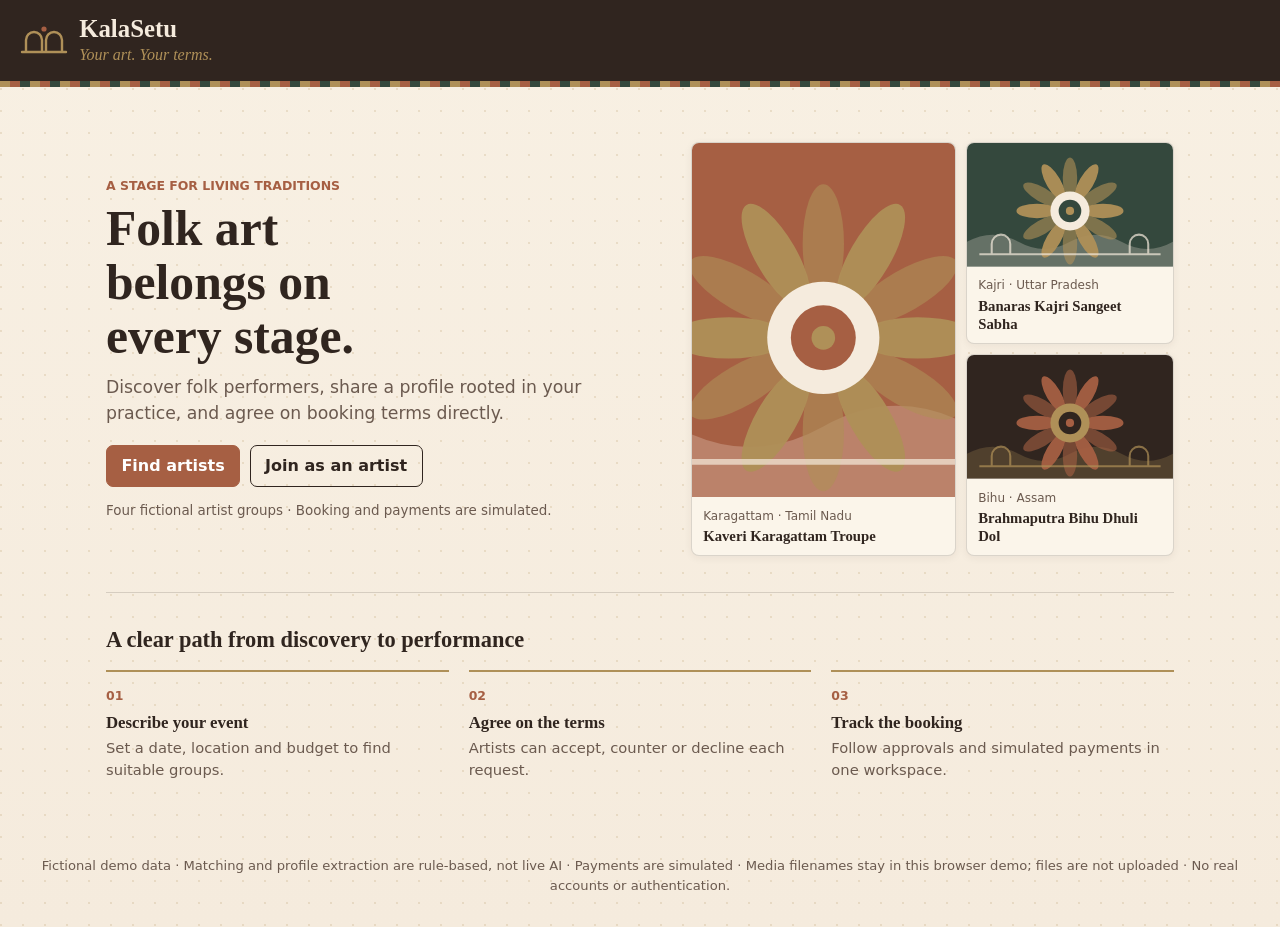
==== index.html @ f469c968 "added home page etc" ====
<!doctype html>
<html lang="en">
<head>
<meta charset="utf-8">
<meta name="viewport" content="width=device-width, initial-scale=1">
<title>KalaSetu — Your art. Your terms.</title>
<link rel="stylesheet" href="styles.css">
</head>
<body>
<header class="top">
  <div class="brand">
    <svg class="logo" viewBox="0 0 48 32" aria-hidden="true"><path d="M2 28h44M6 28V16a8 8 0 0 1 16 0v12M26 28V16a8 8 0 0 1 16 0v12" fill="none" stroke="#AF9058" stroke-width="2.4" stroke-linecap="round"/><circle cx="24" cy="5" r="2.6" fill="#A65F43"/></svg>
    <div><h1>KalaSetu</h1><p>Your art. Your terms.</p></div>
  </div>
  <nav id="nav" aria-label="Main"></nav>
  <div class="tools">
    <div class="role" role="group" aria-label="Switch demo role">
      <span class="role-label">Switch demo role <small>(demo only — not authentication)</small></span>
      <div id="roles"></div>
    </div>
    <button id="reset" class="btn ghost" type="button">Reset demo</button>
  </div>
</header>
<div class="stripe" aria-hidden="true"></div>
<main>
  <section id="banner" class="banner" aria-live="polite"></section>
  <div id="app"></div>
</main>
<footer>Fictional demo data · Matching and profile extraction are rule-based, not live AI · Payments are simulated · Media filenames stay in this browser demo; files are not uploaded · No real accounts or authentication.</footer>
<div id="toast" role="status" aria-live="polite"></div>
<script src="app.js"></script>
</body>
</html>
---- styles.css ----
:root{--ivory:#F5EBDD;--espresso:#30251F;--terra:#A65F43;--gold:#AF9058;--forest:#34483D;--card:#FBF5EA;--line:rgba(48,37,31,.16);--serif:"Iowan Old Style","Palatino Linotype",Palatino,Georgia,serif;--sans:system-ui,-apple-system,"Segoe UI",Roboto,sans-serif}
*{box-sizing:border-box}
[hidden]{display:none!important}
body{margin:0;color:var(--espresso);font:16px/1.5 var(--sans);background:radial-gradient(circle at 1px 1px,rgba(175,144,88,.2) 1px,transparent 0) 0 0/22px 22px,linear-gradient(180deg,#F8F0E3,var(--ivory))}
h1,h2,h3{font-family:var(--serif);margin:0;line-height:1.2}
h2{font-size:1.55rem;margin-bottom:.35rem}h3{font-size:1.05rem;margin-bottom:.35rem}
small,.muted{color:#6b5a4f}
.top{background:var(--espresso);color:var(--ivory);display:flex;flex-wrap:wrap;gap:.65rem 1.25rem;align-items:center;justify-content:space-between;padding:.85rem 1.25rem}
.brand{display:flex;align-items:center;gap:.7rem}.brand h1{font-size:1.55rem}.brand p{margin:0;color:var(--gold);font-style:italic;font-family:var(--serif)}
.logo{width:48px;height:32px}
.stripe{height:6px;background:repeating-linear-gradient(90deg,var(--gold) 0 10px,var(--terra) 10px 20px,var(--forest) 20px 30px)}
nav{display:flex;gap:.15rem .25rem;flex-wrap:wrap}
nav button{background:none;border:0;color:var(--ivory);padding:.45rem .65rem;border-radius:6px;cursor:pointer;font:inherit;transition:background-color .16s ease,color .16s ease}
nav button[aria-current=page]{background:var(--terra);font-weight:600}
nav button:hover{background:rgba(245,235,221,.14)}nav button[aria-current=page]:hover{background:var(--terra)}
.tools{display:flex;gap:1rem;align-items:center;flex-wrap:wrap}
.role{display:flex;flex-direction:column;gap:.2rem;font-size:.8rem}.role-label small{color:#cdbfae}
.role #roles{display:inline-flex;border:1px solid var(--gold);border-radius:999px;overflow:hidden;width:max-content}
.role #roles button{border:0;background:none;color:var(--ivory);padding:.3rem .75rem;min-height:34px;cursor:pointer;font:inherit;transition:background-color .16s ease,color .16s ease}
.role #roles button[aria-pressed=true]{background:var(--gold);color:var(--espresso);font-weight:700}
main{max-width:1100px;margin:0 auto;padding:1.25rem 1rem 2rem}
.banner{background:var(--forest);color:var(--ivory);border-radius:8px;padding:.75rem 1rem;margin-bottom:1.1rem;display:flex;gap:.6rem;align-items:flex-start}
.banner b{color:#E8D3A5;white-space:nowrap}
.access{max-width:760px;margin:2.5rem auto;padding:clamp(1.25rem,4vw,2.5rem);background:var(--card);border:1px solid var(--line);border-left:6px solid var(--terra);border-radius:8px;box-shadow:0 4px 16px rgba(48,37,31,.07)}
.access h2{font-size:2rem;margin:.25rem 0}.eyebrow{margin:0;color:var(--terra);font-size:.78rem;font-weight:700;text-transform:uppercase}
.mode-switch{margin:1rem 0}.mode-switch .btn[aria-pressed=true]{background:var(--forest);border-color:var(--forest);color:#fff}
.role-choices{display:grid;grid-template-columns:repeat(2,minmax(0,1fr));gap:.75rem;margin:1.25rem 0}
.role-choice{display:flex;flex-direction:column;gap:.35rem;text-align:left;padding:1rem;background:#fffdf8;border:1px solid var(--line);border-radius:8px;color:var(--espresso);font:inherit;cursor:pointer}
.role-choice[aria-pressed=true]{border:2px solid var(--terra);background:#f8eee3}.role-choice span{font-size:.88rem;color:#6b5a4f}
.match-grid{margin:.65rem 0 .9rem}.match-card{display:flex;flex-direction:column;gap:.3rem;padding:.8rem;transition:border-color .16s ease,box-shadow .16s ease,transform .16s ease}.match-card h3,.match-card p{margin:0}.match-card h3{font-size:1rem}.match-top{display:flex;align-items:center;justify-content:space-between;gap:.5rem}.match-reasons{display:flex;flex-wrap:wrap;gap:.25rem}.match-reasons .chip{font-size:.74rem;padding:.03rem .45rem}.match-card .stats{margin-top:.1rem}.match-card .btn{margin-top:.2rem}
.media-note{margin:0;font-size:.82rem}
.home{display:flex;flex-direction:column;gap:2rem;padding:.45rem 0 1rem}
.home-hero{display:grid;grid-template-columns:minmax(0,1.05fr) minmax(0,.95fr);align-items:center;gap:clamp(2rem,4vw,3.5rem);padding:1.75rem 0 2.25rem;border-bottom:1px solid var(--line)}
.home-copy{max-width:560px}
.home-title{max-width:12ch;margin:.4rem 0 .75rem;font-size:3.1rem;line-height:1.08}
.home-intro{max-width:52ch;margin:0 0 1.15rem;font-size:1.08rem;color:#6b5a4f}
.home-actions{gap:.65rem}
.home-note{margin:.85rem 0 0;font-size:.84rem}
.home-artwork{display:grid;grid-template-columns:1.12fr .88fr;grid-template-rows:repeat(2,minmax(0,1fr));gap:.65rem;min-height:370px}
.home-art{display:grid;grid-template-rows:minmax(0,1fr) auto;min-width:0;margin:0;overflow:hidden;background:var(--card);border:1px solid var(--line);border-radius:8px;box-shadow:0 2px 8px rgba(48,37,31,.06)}
.home-art-main{grid-row:1/3}
.home-art svg{display:block;width:100%;height:100%;min-height:0;object-fit:cover}
.home-art figcaption{display:flex;flex-direction:column;gap:.15rem;padding:.6rem .7rem}
.home-art figcaption span{color:#6b5a4f;font-size:.75rem}
.home-art figcaption b{font-family:var(--serif);font-size:.92rem;line-height:1.25}
.home-steps{padding:.1rem 0 .5rem}
.home-steps>h2{margin-bottom:1rem;font-size:1.4rem}
.home-step-grid{display:grid;grid-template-columns:repeat(3,minmax(0,1fr));gap:1.25rem}
.home-step-grid article{padding:.7rem 0 0;border-top:2px solid var(--gold)}
.home-step-number{color:var(--terra);font-size:.78rem;font-weight:700}
.home-step-grid h3{margin:.35rem 0 .25rem}
.home-step-grid p{margin:0;color:#6b5a4f;font-size:.92rem}
.grid{display:grid;grid-template-columns:repeat(auto-fit,minmax(255px,1fr));gap:.85rem}
.cols{display:grid;grid-template-columns:minmax(0,1fr) minmax(0,1fr);gap:1rem}
.card{background:var(--card);border:1px solid var(--line);border-radius:10px;padding:1rem;box-shadow:0 2px 8px rgba(48,37,31,.06)}
.card.art{padding:0;overflow:hidden;display:flex;flex-direction:column}.card.art .body{padding:1rem;display:flex;flex-direction:column;gap:.5rem;flex:1}
.card.art svg{display:block;width:100%;height:auto}
.chips{display:flex;flex-wrap:wrap;gap:.35rem}.chip{border:1px solid var(--line);border-radius:999px;padding:.05rem .6rem;font-size:.8rem;background:#fff8}
.tag{font-size:.72rem;text-transform:uppercase;color:var(--terra);font-weight:700}
.stats{display:flex;gap:1rem;flex-wrap:wrap;font-size:.9rem;margin-top:auto}.stats b{display:block;font-family:var(--serif);font-size:1.05rem}
.filters{display:flex;flex-wrap:wrap;gap:.75rem;align-items:end;margin:.75rem 0 1rem}
label{display:flex;flex-direction:column;gap:.25rem;font-size:.88rem;font-weight:600}
label small{font-weight:400}
input,select,textarea{font:inherit;padding:.5rem .6rem;border:1px solid #b9a998;border-radius:6px;background:#fffdf8;color:var(--espresso);min-width:0;transition:border-color .16s ease,box-shadow .16s ease}
textarea{min-height:130px;resize:vertical}
input:focus-visible,select:focus-visible,textarea:focus-visible,button:focus-visible,summary:focus-visible{outline:3px solid var(--gold);outline-offset:2px}
input[type=file]::file-selector-button{margin-right:.6rem;padding:.4rem .65rem;border:1px solid var(--line);border-radius:5px;background:#f2e7d6;color:var(--espresso);font:inherit;cursor:pointer}
.form{display:grid;grid-template-columns:repeat(auto-fit,minmax(200px,1fr));gap:.8rem}.form .wide{grid-column:1/-1}
.btn{font:inherit;font-weight:600;border-radius:7px;min-height:40px;padding:.5rem .9rem;border:1px solid var(--terra);background:var(--terra);color:#fff;cursor:pointer;transition:background-color .16s ease,border-color .16s ease,color .16s ease,box-shadow .16s ease,transform .16s ease}
.btn:hover:not(:disabled){filter:brightness(1.06);transform:translateY(-1px);box-shadow:0 2px 6px rgba(48,37,31,.12)}.btn:disabled{opacity:.55;cursor:not-allowed}
.btn.alt{background:var(--forest);border-color:var(--forest)}.btn.ghost{background:none;color:inherit;border-color:currentColor}
.top .btn.ghost{color:var(--ivory);border-color:var(--gold)}
.btn.danger{background:none;color:#8a2f1f;border-color:#8a2f1f}
.row{display:flex;gap:.6rem;flex-wrap:wrap;align-items:center}
.badge{display:inline-block;border-radius:999px;padding:.1rem .65rem;font-size:.78rem;font-weight:700;background:#e8dcc7}
.badge.confirmed{background:var(--forest);color:#fff}.badge.awaiting_artist,.badge.awaiting_organizer{background:#E8D3A5}.badge.declined{background:#e9c9c0;color:#6b1f12}
.flag{background:#fbe9d7;border:1px solid var(--terra);border-radius:8px;padding:.5rem .75rem;margin:.4rem 0;font-size:.9rem}
.ok{color:var(--forest);font-weight:600}.err{color:#9b2c1a;font-weight:600;margin:.4rem 0 0}
table{width:100%;border-collapse:collapse;font-size:.92rem}th,td{text-align:left;padding:.4rem .5rem;border-bottom:1px solid var(--line)}td.n,th.n{text-align:right;font-variant-numeric:tabular-nums}
tfoot td{font-weight:700}
ol.hist,ul.log{margin:.3rem 0;padding-left:1.1rem}ol.hist li,ul.log li{margin:.35rem 0}
.actions{border-top:1px dashed var(--line);margin-top:.75rem;padding-top:.75rem;display:flex;flex-direction:column;gap:.6rem}
details{border:1px solid var(--line);border-radius:8px;padding:.5rem .75rem;background:#fffaf0}summary{cursor:pointer;font-weight:600}
.empty{text-align:center;padding:2rem 1rem;border:2px dashed var(--gold);border-radius:10px;background:#fbf5ea99}
.list{display:flex;flex-direction:column;gap:.5rem}.list>button{text-align:left;background:var(--card);border:1px solid var(--line);border-radius:10px;padding:.6rem .8rem;cursor:pointer;font:inherit;color:inherit}
.list>button[aria-current=true]{border-color:var(--terra);box-shadow:0 0 0 2px var(--terra) inset}
.split{display:grid;grid-template-columns:260px minmax(0,1fr);gap:1.25rem}
footer{text-align:center;font-size:.82rem;color:#6b5a4f;padding:1.2rem 1rem 2rem}
#toast{position:fixed;left:50%;bottom:1.2rem;transform:translate(-50%,20px);background:var(--espresso);color:var(--ivory);padding:.7rem 1.1rem;border-radius:10px;opacity:0;pointer-events:none;transition:.25s;max-width:92vw;z-index:9}
#toast.show{opacity:1;transform:translate(-50%,0)}#toast.bad{background:#8a2f1f}
@media(max-width:820px){.cols,.split{grid-template-columns:1fr}.top{padding:.75rem 1rem}.home-hero{grid-template-columns:1fr;gap:1.4rem}.home-copy{max-width:680px}.home-artwork{max-width:680px;width:100%;min-height:330px}.home-step-grid{gap:1rem}}
@media(max-width:560px){
	.top{display:grid;grid-template-columns:minmax(0,1fr);gap:.5rem;padding:.7rem .8rem}
	.brand{gap:.55rem}.brand h1{font-size:1.4rem}.brand p{font-size:.9rem}.logo{width:42px;height:28px}
	nav{gap:.1rem .2rem}
	nav button{min-height:36px;padding:.3rem .48rem;font-size:.82rem}
	.tools{width:100%;justify-content:space-between;gap:.45rem}
	.role{flex-direction:row;align-items:center;gap:.45rem;font-size:.72rem}
	.role-label{white-space:nowrap}.role-label small{display:none}
	.role #roles button{min-height:32px;padding:.22rem .5rem;font-size:.76rem}
	.top .btn.ghost{min-height:34px;padding:.3rem .55rem;font-size:.78rem}
	main{padding:.9rem .8rem 1.5rem}
	.banner{gap:.45rem;padding:.65rem .75rem;margin-bottom:.9rem;font-size:.92rem}
	.role-choices{grid-template-columns:1fr}.access{margin:1rem auto;padding:1.25rem}
	.access h2{font-size:1.7rem}.match-grid{grid-template-columns:1fr;gap:.6rem}
	.home{gap:1.35rem;padding:.15rem 0 .7rem}.home-hero{gap:1.1rem;padding:1rem 0 1.4rem}.home-title{max-width:18ch;font-size:2rem;line-height:1.1}.home-intro{font-size:1rem;margin-bottom:.9rem}.home-note{margin-top:.65rem}.home-artwork{height:250px;min-height:0;gap:.45rem}.home-art{min-height:0}.home-art figcaption{padding:.5rem}.home-art figcaption b{font-size:.82rem}.home-steps>h2{font-size:1.25rem}.home-step-grid{grid-template-columns:1fr;gap:.7rem}
	.card{padding:.85rem}.card.art{padding:0}
	.form{grid-template-columns:minmax(0,1fr);gap:.65rem}
	.form .wide{grid-column:auto}
	table{font-size:.84rem}th,td{padding:.35rem .3rem;overflow-wrap:anywhere}
}
@media(prefers-reduced-motion:reduce){*{transition:none!important}}
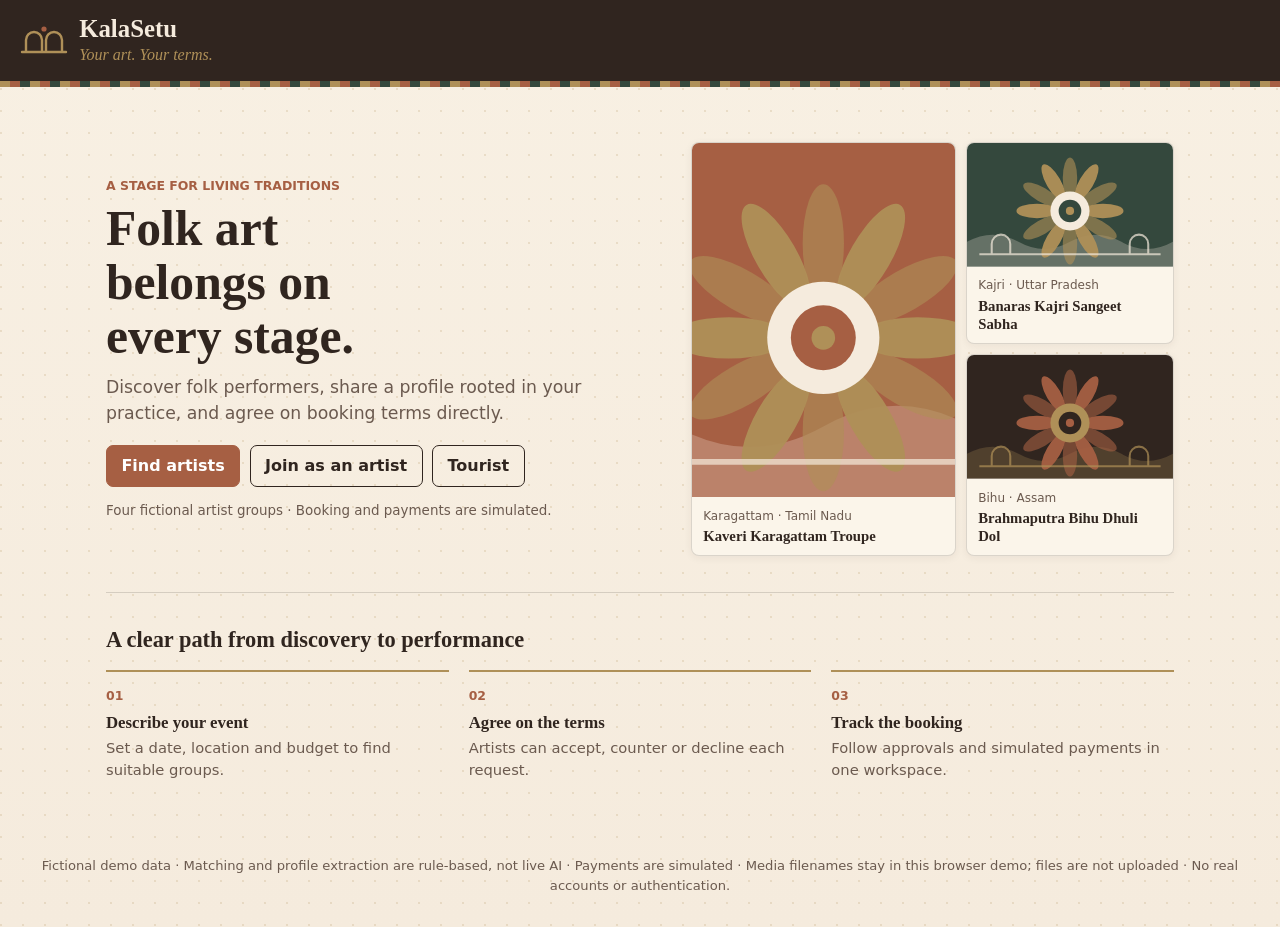
==== commit 8331241e: "Updated KalaSetu with latest prototype" ====
--- a/index.html
+++ b/index.html
@@ -14,6 +14,7 @@
   </div>
   <nav id="nav" aria-label="Main"></nav>
   <div class="tools">
+    <button id="back" class="btn ghost" type="button" aria-label="Go to previous page" hidden>Back</button>
     <div class="role" role="group" aria-label="Switch demo role">
       <span class="role-label">Switch demo role <small>(demo only — not authentication)</small></span>
       <div id="roles"></div>
--- a/styles.css
+++ b/styles.css
@@ -28,6 +28,32 @@
 .role-choice{display:flex;flex-direction:column;gap:.35rem;text-align:left;padding:1rem;background:#fffdf8;border:1px solid var(--line);border-radius:8px;color:var(--espresso);font:inherit;cursor:pointer}
 .role-choice[aria-pressed=true]{border:2px solid var(--terra);background:#f8eee3}.role-choice span{font-size:.88rem;color:#6b5a4f}
 .match-grid{margin:.65rem 0 .9rem}.match-card{display:flex;flex-direction:column;gap:.3rem;padding:.8rem;transition:border-color .16s ease,box-shadow .16s ease,transform .16s ease}.match-card h3,.match-card p{margin:0}.match-card h3{font-size:1rem}.match-top{display:flex;align-items:center;justify-content:space-between;gap:.5rem}.match-reasons{display:flex;flex-wrap:wrap;gap:.25rem}.match-reasons .chip{font-size:.74rem;padding:.03rem .45rem}.match-card .stats{margin-top:.1rem}.match-card .btn{margin-top:.2rem}
+.directory-heading{display:flex;align-items:flex-start;justify-content:space-between;gap:1rem;margin-bottom:.65rem}
+.directory-heading p{margin:.25rem 0 0}
+.directory-wishlist{align-self:center;color:var(--terra);font-weight:700;text-decoration:none;border-bottom:1px solid currentColor;padding:.25rem 0;white-space:nowrap}
+.directory-wishlist:hover{color:var(--forest)}
+.artist-card-heading{display:flex;align-items:center;justify-content:space-between;gap:.5rem}
+.wishlist-toggle{display:inline-grid;place-items:center;flex:0 0 40px;width:40px;height:40px;border:1px solid var(--line);border-radius:50%;background:#fffdf8;color:var(--terra);font:inherit;font-size:1.3rem;line-height:1;cursor:pointer;transition:background-color .16s ease,border-color .16s ease,transform .16s ease}
+.wishlist-toggle:hover,.wishlist-toggle[aria-pressed=true]{background:#f8eee3;border-color:var(--terra)}
+.wishlist-toggle:hover{transform:scale(1.05)}
+.custom-note{padding:.55rem .7rem;border-left:3px solid var(--gold);border-radius:4px;background:#fffaf0;font-size:.92rem}
+.request-notes textarea{min-height:84px}
+.event-photo{display:grid;grid-template-columns:minmax(0,320px) minmax(0,1fr);align-items:center;gap:.85rem;margin:.75rem 0 1rem;padding:.65rem;border:1px solid var(--line);border-radius:8px;background:#fffaf0}
+.event-photo img{display:block;width:100%;aspect-ratio:16/9;object-fit:cover;border-radius:6px;background:var(--ivory)}
+.event-photo figcaption{display:flex;flex-direction:column;gap:.3rem;color:#6b5a4f;font-size:.9rem}
+.event-photo figcaption b{color:var(--espresso);font-family:var(--serif);font-size:1rem}
+.event-photo-summary{grid-template-columns:minmax(0,220px) minmax(0,1fr);margin:.55rem 0}
+.tourist-page>label{max-width:560px;margin:.75rem 0 1.25rem}
+.tourist-section{margin:1.5rem 0}
+.tourist-section-heading{display:flex;align-items:baseline;justify-content:space-between;gap:1rem;margin-bottom:.65rem}
+.tourist-section-heading h3{margin:0;font:600 1.2rem/1.2 var(--serif)}
+.tourist-section-heading .result-count{margin:0;font-size:.84rem}
+.tourist-grid{align-items:stretch}
+.tourist-event{padding:0;overflow:hidden}
+.tourist-event>img{display:block;width:100%;aspect-ratio:16/9;object-fit:cover;background:var(--ivory)}
+.tourist-event-body{display:flex;flex-direction:column;align-items:flex-start;gap:.35rem;padding:1rem;height:100%}
+.tourist-event-body h3,.tourist-event-body p{margin:0}
+.tourist-event-body .btn{margin-top:auto}
 .media-note{margin:0;font-size:.82rem}
 .home{display:flex;flex-direction:column;gap:2rem;padding:.45rem 0 1rem}
 .home-hero{display:grid;grid-template-columns:minmax(0,1.05fr) minmax(0,.95fr);align-items:center;gap:clamp(2rem,4vw,3.5rem);padding:1.75rem 0 2.25rem;border-bottom:1px solid var(--line)}
@@ -52,7 +78,10 @@
 .home-step-grid p{margin:0;color:#6b5a4f;font-size:.92rem}
 .grid{display:grid;grid-template-columns:repeat(auto-fit,minmax(255px,1fr));gap:.85rem}
 .cols{display:grid;grid-template-columns:minmax(0,1fr) minmax(0,1fr);gap:1rem}
-.card{background:var(--card);border:1px solid var(--line);border-radius:10px;padding:1rem;box-shadow:0 2px 8px rgba(48,37,31,.06)}
+.card{background:var(--card);border:1px solid var(--line);border-radius:10px;padding:1rem;box-shadow:0 2px 8px rgba(48,37,31,.06);transition:border-color .16s ease,box-shadow .16s ease,transform .16s ease}
+.card.art:hover,.match-card:hover{border-color:rgba(166,95,67,.45);box-shadow:0 6px 16px rgba(48,37,31,.1);transform:translateY(-2px)}
+.card.art svg{transition:transform .28s ease}
+.card.art:hover svg{transform:scale(1.025)}
 .card.art{padding:0;overflow:hidden;display:flex;flex-direction:column}.card.art .body{padding:1rem;display:flex;flex-direction:column;gap:.5rem;flex:1}
 .card.art svg{display:block;width:100%;height:auto}
 .chips{display:flex;flex-wrap:wrap;gap:.35rem}.chip{border:1px solid var(--line);border-radius:999px;padding:.05rem .6rem;font-size:.8rem;background:#fff8}
@@ -68,6 +97,7 @@
 .form{display:grid;grid-template-columns:repeat(auto-fit,minmax(200px,1fr));gap:.8rem}.form .wide{grid-column:1/-1}
 .btn{font:inherit;font-weight:600;border-radius:7px;min-height:40px;padding:.5rem .9rem;border:1px solid var(--terra);background:var(--terra);color:#fff;cursor:pointer;transition:background-color .16s ease,border-color .16s ease,color .16s ease,box-shadow .16s ease,transform .16s ease}
 .btn:hover:not(:disabled){filter:brightness(1.06);transform:translateY(-1px);box-shadow:0 2px 6px rgba(48,37,31,.12)}.btn:disabled{opacity:.55;cursor:not-allowed}
+.btn:active:not(:disabled){transform:translateY(0)}
 .btn.alt{background:var(--forest);border-color:var(--forest)}.btn.ghost{background:none;color:inherit;border-color:currentColor}
 .top .btn.ghost{color:var(--ivory);border-color:var(--gold)}
 .btn.danger{background:none;color:#8a2f1f;border-color:#8a2f1f}
@@ -88,12 +118,14 @@
 footer{text-align:center;font-size:.82rem;color:#6b5a4f;padding:1.2rem 1rem 2rem}
 #toast{position:fixed;left:50%;bottom:1.2rem;transform:translate(-50%,20px);background:var(--espresso);color:var(--ivory);padding:.7rem 1.1rem;border-radius:10px;opacity:0;pointer-events:none;transition:.25s;max-width:92vw;z-index:9}
 #toast.show{opacity:1;transform:translate(-50%,0)}#toast.bad{background:#8a2f1f}
+#app>section{animation:view-enter .2s ease-out both}
+@keyframes view-enter{from{opacity:0;transform:translateY(5px)}to{opacity:1;transform:translateY(0)}}
 @media(max-width:820px){.cols,.split{grid-template-columns:1fr}.top{padding:.75rem 1rem}.home-hero{grid-template-columns:1fr;gap:1.4rem}.home-copy{max-width:680px}.home-artwork{max-width:680px;width:100%;min-height:330px}.home-step-grid{gap:1rem}}
 @media(max-width:560px){
 	.top{display:grid;grid-template-columns:minmax(0,1fr);gap:.5rem;padding:.7rem .8rem}
 	.brand{gap:.55rem}.brand h1{font-size:1.4rem}.brand p{font-size:.9rem}.logo{width:42px;height:28px}
-	nav{gap:.1rem .2rem}
-	nav button{min-height:36px;padding:.3rem .48rem;font-size:.82rem}
+	nav{gap:.1rem .2rem;flex-wrap:nowrap;overflow-x:auto;overscroll-behavior-x:contain;scrollbar-width:thin;-webkit-overflow-scrolling:touch}
+	nav button{flex:0 0 auto;min-height:36px;padding:.3rem .48rem;font-size:.82rem;white-space:nowrap}
 	.tools{width:100%;justify-content:space-between;gap:.45rem}
 	.role{flex-direction:row;align-items:center;gap:.45rem;font-size:.72rem}
 	.role-label{white-space:nowrap}.role-label small{display:none}
@@ -103,10 +135,13 @@
 	.banner{gap:.45rem;padding:.65rem .75rem;margin-bottom:.9rem;font-size:.92rem}
 	.role-choices{grid-template-columns:1fr}.access{margin:1rem auto;padding:1.25rem}
 	.access h2{font-size:1.7rem}.match-grid{grid-template-columns:1fr;gap:.6rem}
+	.directory-heading{align-items:center;gap:.6rem}.directory-heading h2{font-size:1.35rem}.directory-wishlist{font-size:.88rem}
+	.tourist-section{margin:1.1rem 0}.tourist-section-heading{align-items:flex-start}.tourist-event-body{padding:.8rem}
+	.event-photo,.event-photo-summary{grid-template-columns:minmax(0,1fr);gap:.5rem}.event-photo img{max-height:210px}
 	.home{gap:1.35rem;padding:.15rem 0 .7rem}.home-hero{gap:1.1rem;padding:1rem 0 1.4rem}.home-title{max-width:18ch;font-size:2rem;line-height:1.1}.home-intro{font-size:1rem;margin-bottom:.9rem}.home-note{margin-top:.65rem}.home-artwork{height:250px;min-height:0;gap:.45rem}.home-art{min-height:0}.home-art figcaption{padding:.5rem}.home-art figcaption b{font-size:.82rem}.home-steps>h2{font-size:1.25rem}.home-step-grid{grid-template-columns:1fr;gap:.7rem}
 	.card{padding:.85rem}.card.art{padding:0}
 	.form{grid-template-columns:minmax(0,1fr);gap:.65rem}
 	.form .wide{grid-column:auto}
 	table{font-size:.84rem}th,td{padding:.35rem .3rem;overflow-wrap:anywhere}
 }
-@media(prefers-reduced-motion:reduce){*{transition:none!important}}
+@media(prefers-reduced-motion:reduce){*{transition:none!important;animation:none!important;scroll-behavior:auto!important}}
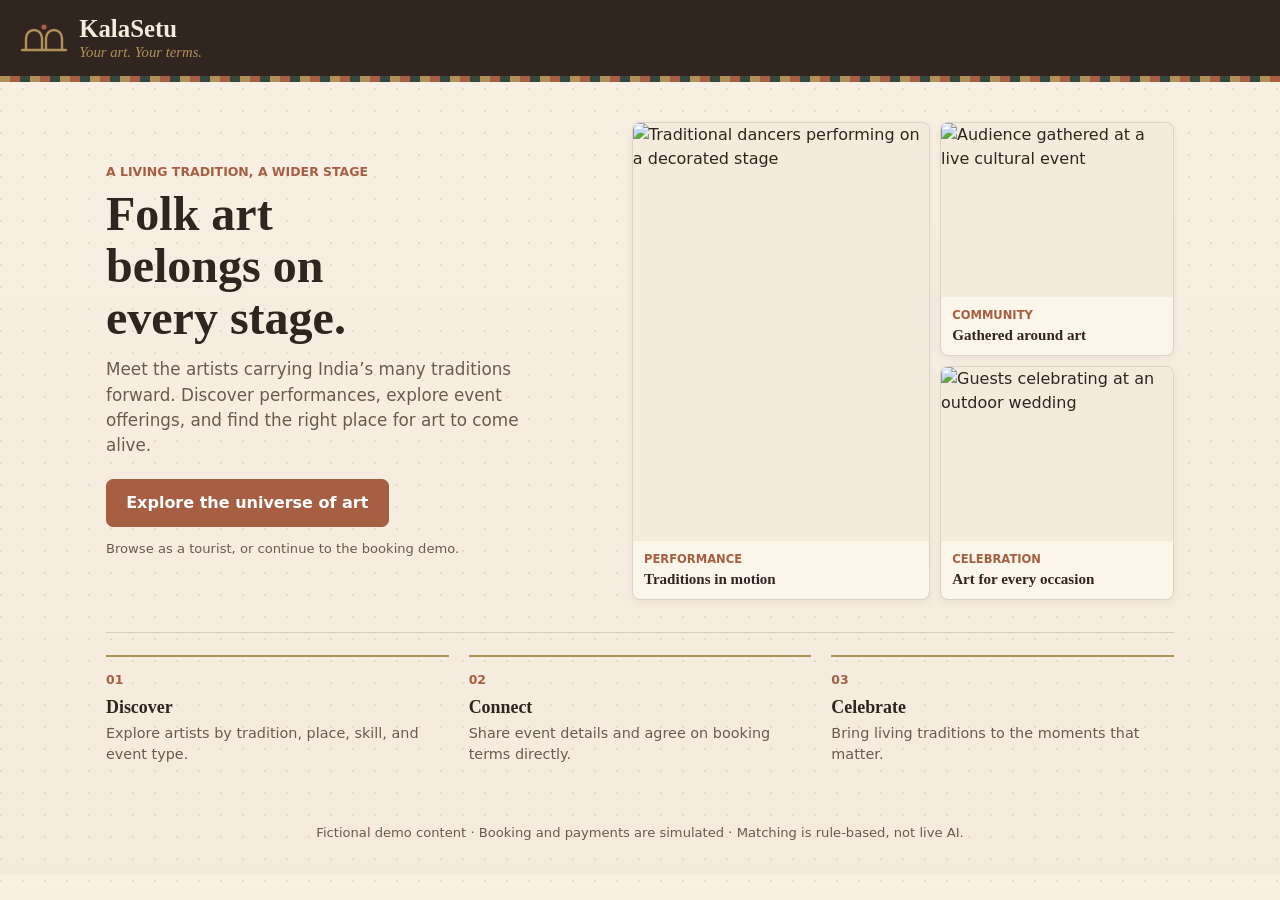
==== commit 90a115a6: "update" ====
--- a/index.html
+++ b/index.html
@@ -3,6 +3,10 @@
 <head>
 <meta charset="utf-8">
 <meta name="viewport" content="width=device-width, initial-scale=1">
+<script>
+  const appRoute = new URLSearchParams(window.location.search);
+  if (!appRoute.has('view') && !appRoute.has('demo')) window.location.replace('welcome.html');
+</script>
 <title>KalaSetu — Your art. Your terms.</title>
 <link rel="stylesheet" href="styles.css">
 </head>
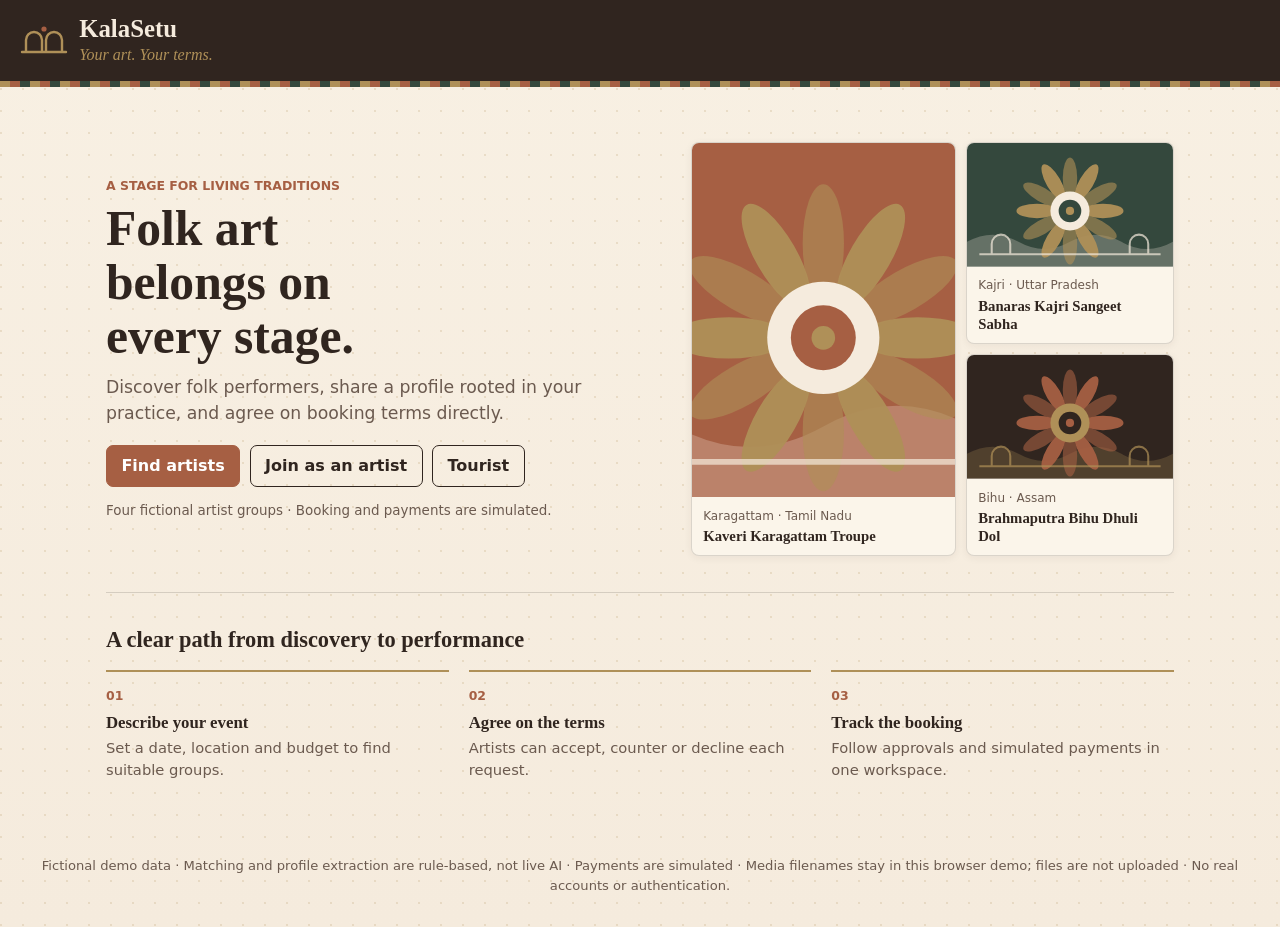
==== commit 7d64fa4d: "switch removed" ====
--- a/index.html
+++ b/index.html
@@ -3,10 +3,6 @@
 <head>
 <meta charset="utf-8">
 <meta name="viewport" content="width=device-width, initial-scale=1">
-<script>
-  const appRoute = new URLSearchParams(window.location.search);
-  if (!appRoute.has('view') && !appRoute.has('demo')) window.location.replace('welcome.html');
-</script>
 <title>KalaSetu — Your art. Your terms.</title>
 <link rel="stylesheet" href="styles.css">
 </head>
@@ -19,10 +15,6 @@
   <nav id="nav" aria-label="Main"></nav>
   <div class="tools">
     <button id="back" class="btn ghost" type="button" aria-label="Go to previous page" hidden>Back</button>
-    <div class="role" role="group" aria-label="Switch demo role">
-      <span class="role-label">Switch demo role <small>(demo only — not authentication)</small></span>
-      <div id="roles"></div>
-    </div>
     <button id="reset" class="btn ghost" type="button">Reset demo</button>
   </div>
 </header>
@@ -36,3 +28,4 @@
 <script src="app.js"></script>
 </body>
 </html>
+
--- a/styles.css
+++ b/styles.css
@@ -14,10 +14,6 @@
 nav button[aria-current=page]{background:var(--terra);font-weight:600}
 nav button:hover{background:rgba(245,235,221,.14)}nav button[aria-current=page]:hover{background:var(--terra)}
 .tools{display:flex;gap:1rem;align-items:center;flex-wrap:wrap}
-.role{display:flex;flex-direction:column;gap:.2rem;font-size:.8rem}.role-label small{color:#cdbfae}
-.role #roles{display:inline-flex;border:1px solid var(--gold);border-radius:999px;overflow:hidden;width:max-content}
-.role #roles button{border:0;background:none;color:var(--ivory);padding:.3rem .75rem;min-height:34px;cursor:pointer;font:inherit;transition:background-color .16s ease,color .16s ease}
-.role #roles button[aria-pressed=true]{background:var(--gold);color:var(--espresso);font-weight:700}
 main{max-width:1100px;margin:0 auto;padding:1.25rem 1rem 2rem}
 .banner{background:var(--forest);color:var(--ivory);border-radius:8px;padding:.75rem 1rem;margin-bottom:1.1rem;display:flex;gap:.6rem;align-items:flex-start}
 .banner b{color:#E8D3A5;white-space:nowrap}
@@ -127,9 +123,6 @@
 	nav{gap:.1rem .2rem;flex-wrap:nowrap;overflow-x:auto;overscroll-behavior-x:contain;scrollbar-width:thin;-webkit-overflow-scrolling:touch}
 	nav button{flex:0 0 auto;min-height:36px;padding:.3rem .48rem;font-size:.82rem;white-space:nowrap}
 	.tools{width:100%;justify-content:space-between;gap:.45rem}
-	.role{flex-direction:row;align-items:center;gap:.45rem;font-size:.72rem}
-	.role-label{white-space:nowrap}.role-label small{display:none}
-	.role #roles button{min-height:32px;padding:.22rem .5rem;font-size:.76rem}
 	.top .btn.ghost{min-height:34px;padding:.3rem .55rem;font-size:.78rem}
 	main{padding:.9rem .8rem 1.5rem}
 	.banner{gap:.45rem;padding:.65rem .75rem;margin-bottom:.9rem;font-size:.92rem}
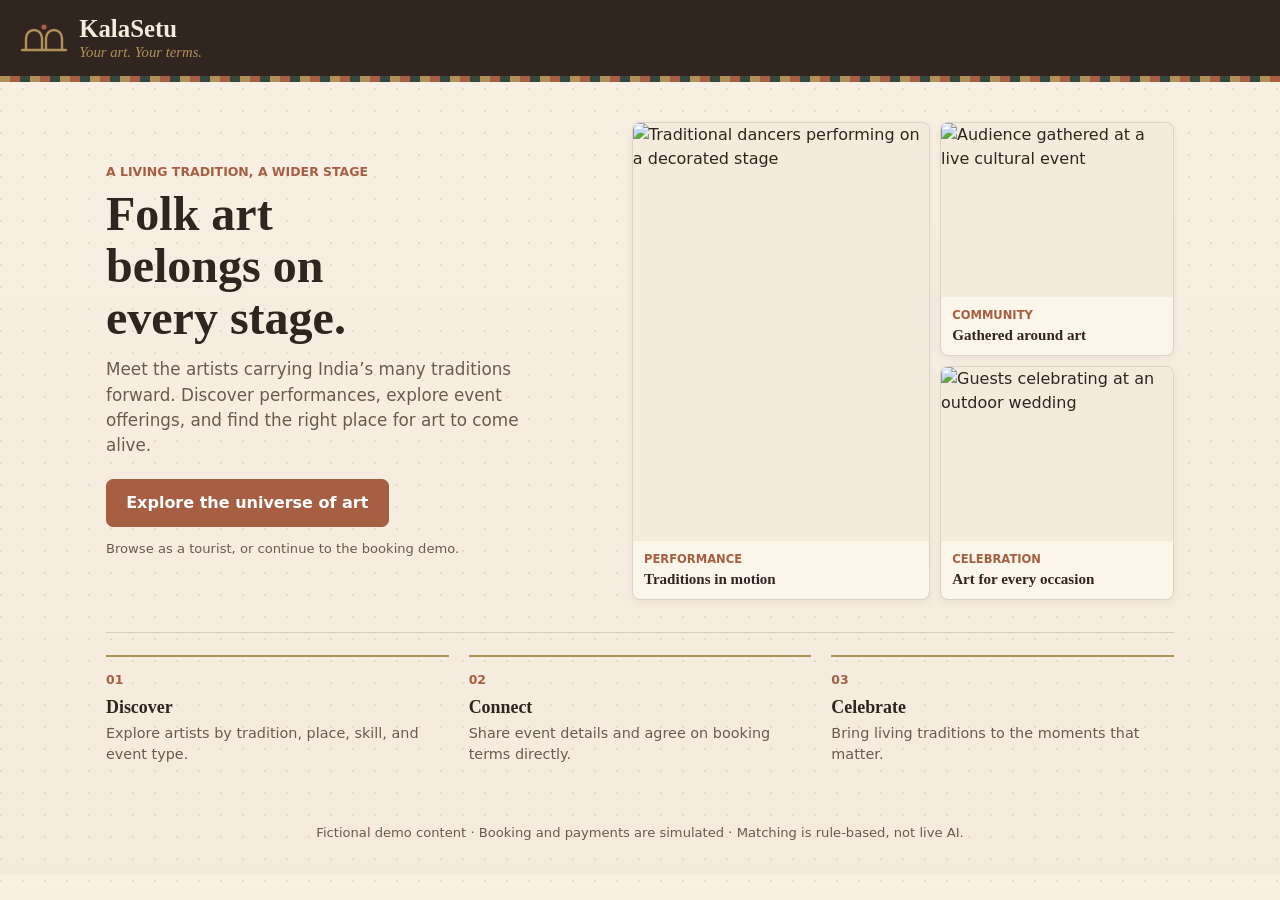
==== commit a1f01cff: "Complete merge" ====
--- a/index.html
+++ b/index.html
@@ -3,6 +3,10 @@
 <head>
 <meta charset="utf-8">
 <meta name="viewport" content="width=device-width, initial-scale=1">
+<script>
+  const appRoute = new URLSearchParams(window.location.search);
+  if (!appRoute.has('view') && !appRoute.has('demo')) window.location.replace('welcome.html');
+</script>
 <title>KalaSetu — Your art. Your terms.</title>
 <link rel="stylesheet" href="styles.css">
 </head>
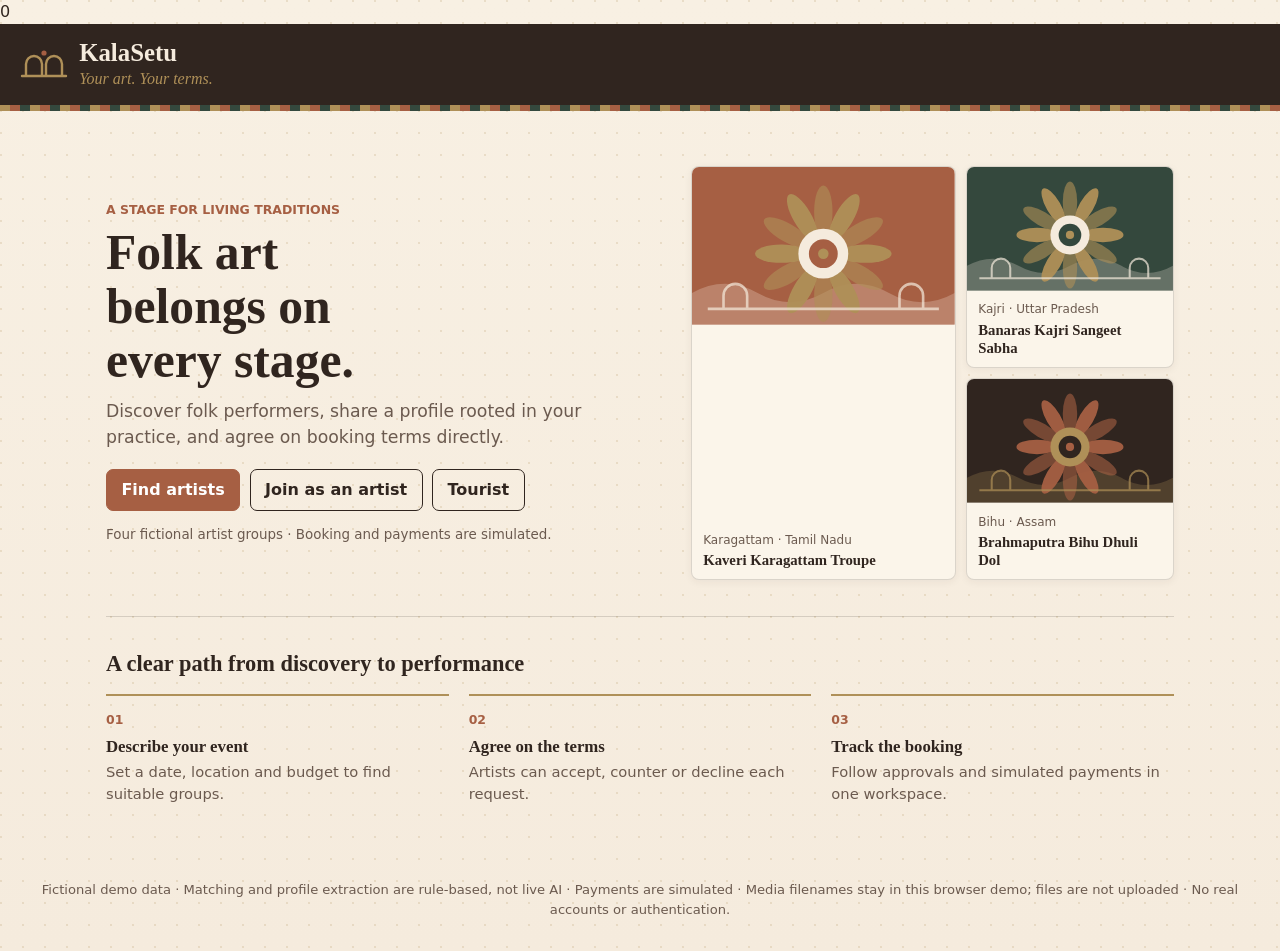
==== commit 43683e9a: "update projecst" ====
--- a/index.html
+++ b/index.html
@@ -4,11 +4,11 @@
 <meta charset="utf-8">
 <meta name="viewport" content="width=device-width, initial-scale=1">
 <script>
-  const appRoute = new URLSearchParams(window.location.search);
+  const appRoute = new URLSearchParams(windgit ow.location.search);
   if (!appRoute.has('view') && !appRoute.has('demo')) window.location.replace('welcome.html');
 </script>
 <title>KalaSetu — Your art. Your terms.</title>
-<link rel="stylesheet" href="styles.css">
+<link rel="stylesheet" href="styles.css">0
 </head>
 <body>
 <header class="top">
--- a/styles.css
+++ b/styles.css
@@ -46,10 +46,41 @@
 .tourist-section-heading .result-count{margin:0;font-size:.84rem}
 .tourist-grid{align-items:stretch}
 .tourist-event{padding:0;overflow:hidden}
+.tourist-event[role=link]{cursor:pointer;transition:border-color .16s ease,box-shadow .16s ease,transform .16s ease}
+.tourist-event[role=link]:hover,.tourist-event[role=link]:focus-visible{border-color:var(--terra);box-shadow:0 6px 16px rgba(48,37,31,.1);transform:translateY(-2px);outline:3px solid var(--gold);outline-offset:2px}
 .tourist-event>img{display:block;width:100%;aspect-ratio:16/9;object-fit:cover;background:var(--ivory)}
 .tourist-event-body{display:flex;flex-direction:column;align-items:flex-start;gap:.35rem;padding:1rem;height:100%}
 .tourist-event-body h3,.tourist-event-body p{margin:0}
 .tourist-event-body .btn{margin-top:auto}
+.tourist-event-link{margin-top:auto;padding-top:.45rem;color:var(--terra);font-weight:700}
+.event-detail{display:flex;flex-direction:column;gap:1rem}
+.event-detail-card{overflow:hidden;background:var(--card);border:1px solid var(--line);border-radius:10px;box-shadow:0 2px 8px rgba(48,37,31,.06)}
+.event-detail-image{display:block;width:100%;max-height:430px;aspect-ratio:16/8;object-fit:cover;background:var(--ivory)}
+.event-detail-content{padding:clamp(1rem,3vw,2rem)}
+.event-detail-content h2{margin:.25rem 0}
+.event-detail-description{margin:1rem 0;font-size:1.04rem}
+.event-detail-grid{display:grid;grid-template-columns:repeat(auto-fit,minmax(190px,1fr));gap:.7rem;margin:1.2rem 0}
+.event-detail-item{display:flex;flex-direction:column;gap:.15rem;padding:.7rem;border:1px solid var(--line);border-radius:7px;background:#fffaf0;overflow-wrap:anywhere}
+.event-detail-subsection{margin-top:1.2rem;padding-top:1rem;border-top:1px solid var(--line)}
+.event-detail-subsection h3{margin-bottom:.5rem}
+.event-detail-content>.btn{margin-top:1rem}
+.checkout-page{max-width:900px;margin:0 auto}
+.checkout-layout{display:grid;grid-template-columns:minmax(0,1.5fr) minmax(260px,.8fr);gap:1rem;margin-top:1rem;align-items:start}
+.checkout-summary{position:sticky;top:1rem}
+.checkout-summary h3{margin-bottom:.8rem}
+.checkout-price-row{display:flex;justify-content:space-between;gap:.75rem;padding:.55rem 0;border-bottom:1px solid var(--line)}
+.checkout-total{margin-top:.25rem;font-size:1.05rem}
+.checkout-note{margin:.8rem 0;font-size:.88rem}
+.checkout-summary>.btn{width:100%;margin-top:.45rem}
+.checkout-summary>.checkout-back{margin-top:.6rem}
+.confirmation-page{max-width:720px;margin:1.5rem auto;text-align:center}
+.confirmation-mark{display:grid;place-items:center;width:68px;height:68px;margin:0 auto .8rem;border-radius:50%;background:var(--forest);color:#fff;font-size:2rem;font-weight:700}
+.confirmation-page h2{font-size:2rem}
+.confirmation-message{max-width:58ch;margin:.65rem auto 1.25rem;font-size:1.08rem}
+.confirmation-details{text-align:left;margin:1rem 0}
+.confirmation-details .event-detail-grid{margin:.3rem 0}
+.confirmation-details>p{margin:.8rem 0 0}
+.confirmation-actions{justify-content:center}
 .media-note{margin:0;font-size:.82rem}
 .home{display:flex;flex-direction:column;gap:2rem;padding:.45rem 0 1rem}
 .home-hero{display:grid;grid-template-columns:minmax(0,1.05fr) minmax(0,.95fr);align-items:center;gap:clamp(2rem,4vw,3.5rem);padding:1.75rem 0 2.25rem;border-bottom:1px solid var(--line)}
@@ -61,7 +92,7 @@
 .home-artwork{display:grid;grid-template-columns:1.12fr .88fr;grid-template-rows:repeat(2,minmax(0,1fr));gap:.65rem;min-height:370px}
 .home-art{display:grid;grid-template-rows:minmax(0,1fr) auto;min-width:0;margin:0;overflow:hidden;background:var(--card);border:1px solid var(--line);border-radius:8px;box-shadow:0 2px 8px rgba(48,37,31,.06)}
 .home-art-main{grid-row:1/3}
-.home-art svg{display:block;width:100%;height:100%;min-height:0;object-fit:cover}
+.home-art img{display:block;width:100%;height:100%;min-height:0;object-fit:cover}
 .home-art figcaption{display:flex;flex-direction:column;gap:.15rem;padding:.6rem .7rem}
 .home-art figcaption span{color:#6b5a4f;font-size:.75rem}
 .home-art figcaption b{font-family:var(--serif);font-size:.92rem;line-height:1.25}
@@ -116,7 +147,7 @@
 #toast.show{opacity:1;transform:translate(-50%,0)}#toast.bad{background:#8a2f1f}
 #app>section{animation:view-enter .2s ease-out both}
 @keyframes view-enter{from{opacity:0;transform:translateY(5px)}to{opacity:1;transform:translateY(0)}}
-@media(max-width:820px){.cols,.split{grid-template-columns:1fr}.top{padding:.75rem 1rem}.home-hero{grid-template-columns:1fr;gap:1.4rem}.home-copy{max-width:680px}.home-artwork{max-width:680px;width:100%;min-height:330px}.home-step-grid{gap:1rem}}
+@media(max-width:820px){.cols,.split,.checkout-layout{grid-template-columns:1fr}.checkout-summary{position:static}.top{padding:.75rem 1rem}.home-hero{grid-template-columns:1fr;gap:1.4rem}.home-copy{max-width:680px}.home-artwork{max-width:680px;width:100%;min-height:330px}.home-step-grid{gap:1rem}}
 @media(max-width:560px){
 	.top{display:grid;grid-template-columns:minmax(0,1fr);gap:.5rem;padding:.7rem .8rem}
 	.brand{gap:.55rem}.brand h1{font-size:1.4rem}.brand p{font-size:.9rem}.logo{width:42px;height:28px}
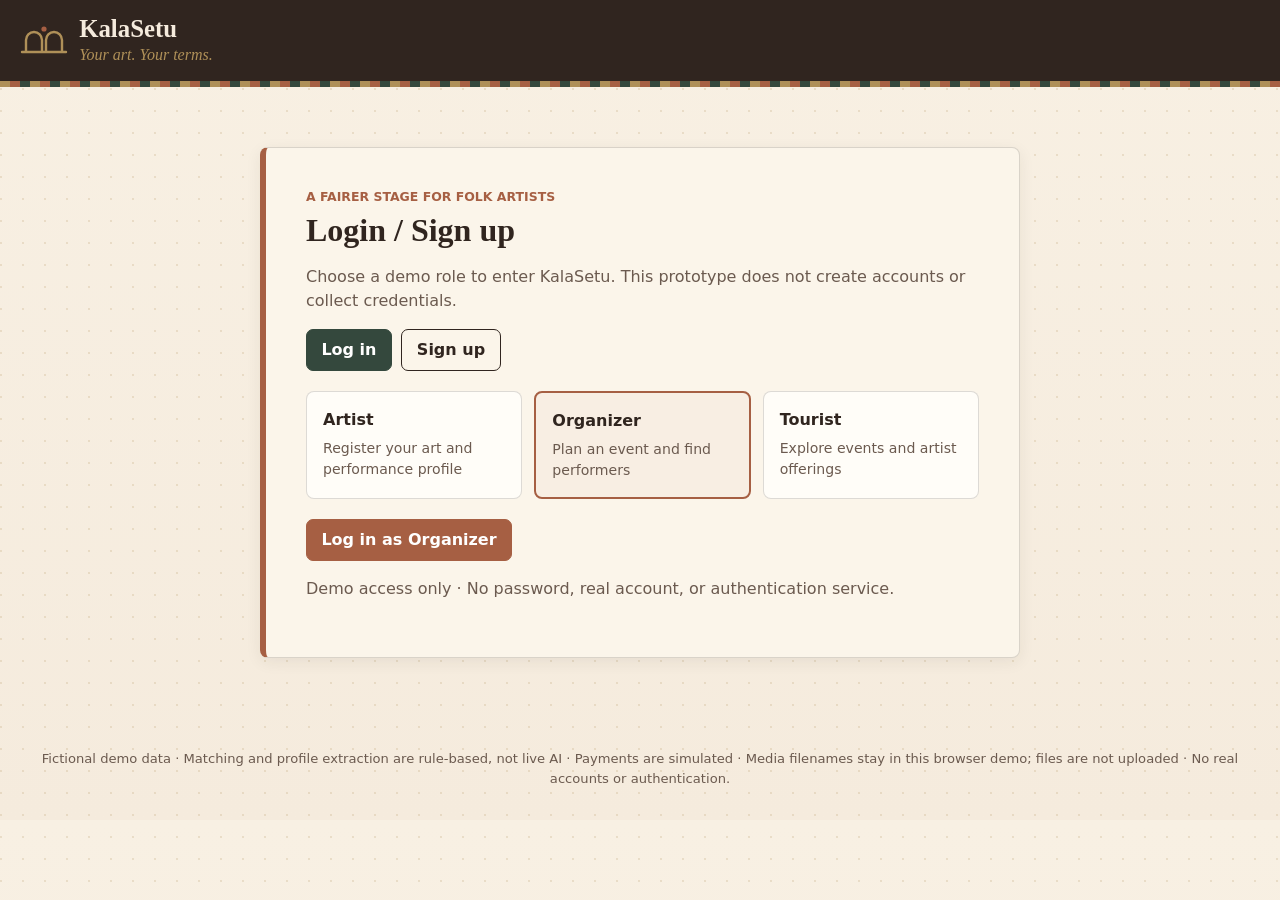
==== commit 8bdb350b: "Updated" ====
--- a/index.html
+++ b/index.html
@@ -8,7 +8,7 @@
   if (!appRoute.has('view') && !appRoute.has('demo')) window.location.replace('welcome.html');
 </script>
 <title>KalaSetu — Your art. Your terms.</title>
-<link rel="stylesheet" href="styles.css">0
+<link rel="stylesheet" href="styles.css">
 </head>
 <body>
 <header class="top">
--- a/styles.css
+++ b/styles.css
@@ -20,7 +20,7 @@
 .access{max-width:760px;margin:2.5rem auto;padding:clamp(1.25rem,4vw,2.5rem);background:var(--card);border:1px solid var(--line);border-left:6px solid var(--terra);border-radius:8px;box-shadow:0 4px 16px rgba(48,37,31,.07)}
 .access h2{font-size:2rem;margin:.25rem 0}.eyebrow{margin:0;color:var(--terra);font-size:.78rem;font-weight:700;text-transform:uppercase}
 .mode-switch{margin:1rem 0}.mode-switch .btn[aria-pressed=true]{background:var(--forest);border-color:var(--forest);color:#fff}
-.role-choices{display:grid;grid-template-columns:repeat(2,minmax(0,1fr));gap:.75rem;margin:1.25rem 0}
+.role-choices{display:grid;grid-template-columns:repeat(3,minmax(0,1fr));gap:.75rem;margin:1.25rem 0}
 .role-choice{display:flex;flex-direction:column;gap:.35rem;text-align:left;padding:1rem;background:#fffdf8;border:1px solid var(--line);border-radius:8px;color:var(--espresso);font:inherit;cursor:pointer}
 .role-choice[aria-pressed=true]{border:2px solid var(--terra);background:#f8eee3}.role-choice span{font-size:.88rem;color:#6b5a4f}
 .match-grid{margin:.65rem 0 .9rem}.match-card{display:flex;flex-direction:column;gap:.3rem;padding:.8rem;transition:border-color .16s ease,box-shadow .16s ease,transform .16s ease}.match-card h3,.match-card p{margin:0}.match-card h3{font-size:1rem}.match-top{display:flex;align-items:center;justify-content:space-between;gap:.5rem}.match-reasons{display:flex;flex-wrap:wrap;gap:.25rem}.match-reasons .chip{font-size:.74rem;padding:.03rem .45rem}.match-card .stats{margin-top:.1rem}.match-card .btn{margin-top:.2rem}
